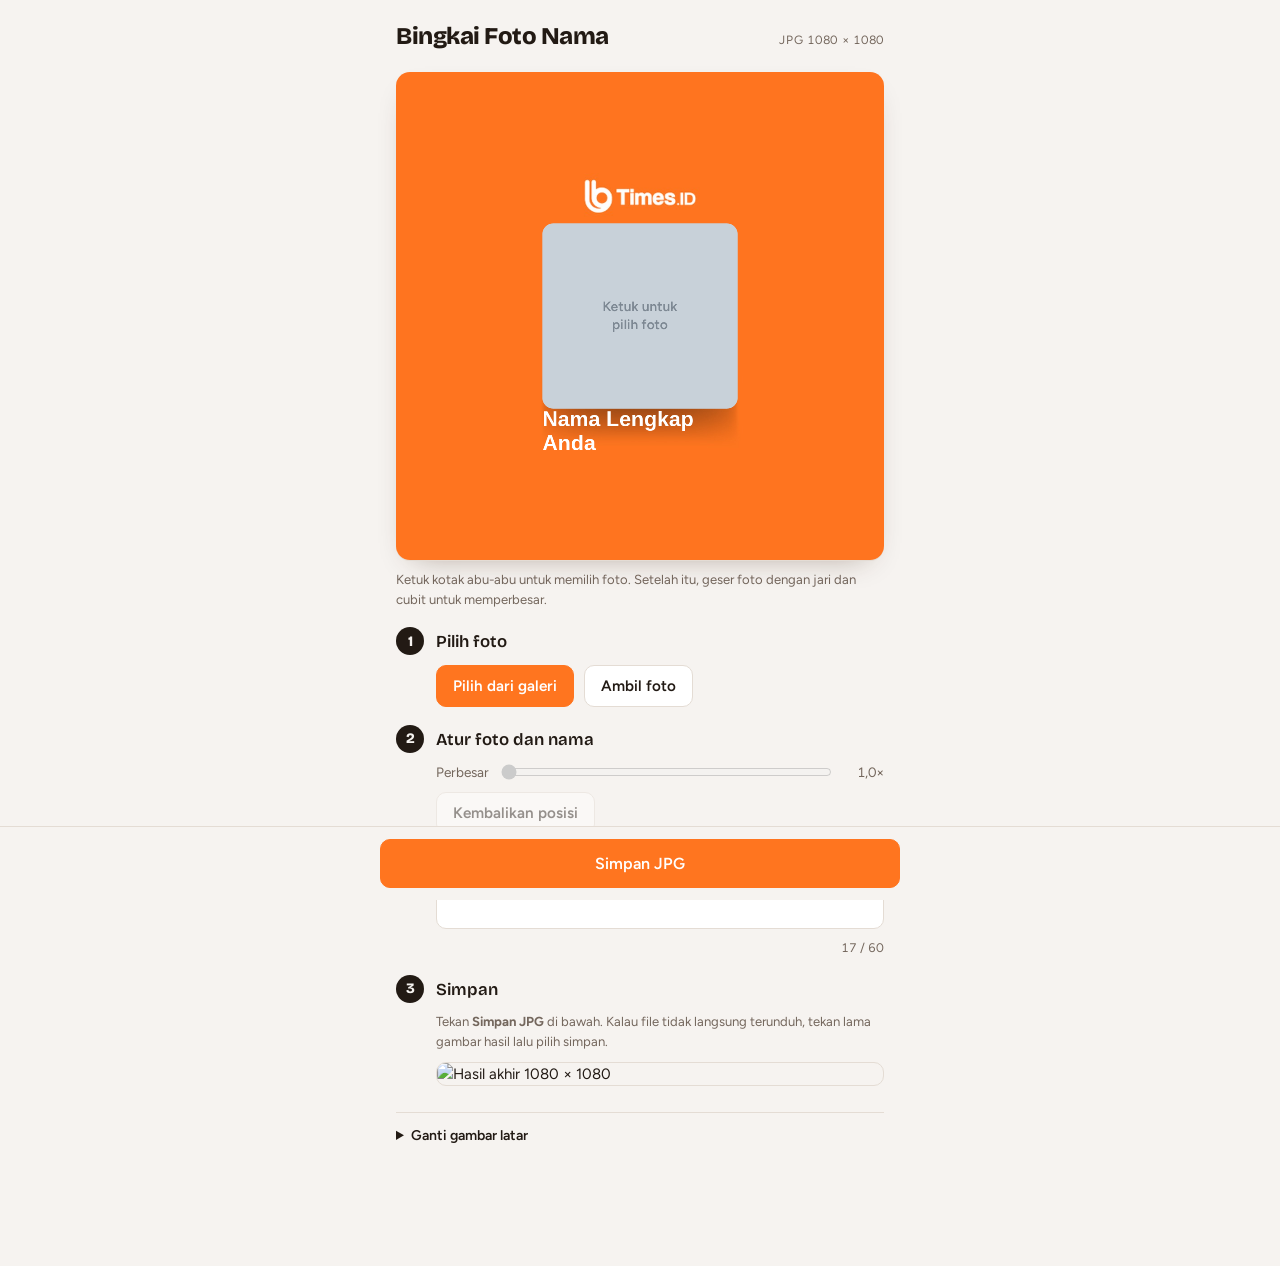
==== editor-foto/index.html @ 43e843db "Tambah prototype editor foto: pilih foto, atur nama, ekspor JPG 1080x1080 Co-Authored-By: Claude Opu" ====
<!doctype html>
<html lang="id">
<head>
<meta charset="utf-8">
<meta name="viewport" content="width=device-width, initial-scale=1, viewport-fit=cover">
<title>Bingkai Foto Nama</title>
<meta name="claude:viewport-fit-sides" content="cover">
<link rel="preconnect" href="https://fonts.googleapis.com">
<link rel="preconnect" href="https://fonts.gstatic.com" crossorigin>
<link rel="stylesheet" href="https://fonts.googleapis.com/css2?family=Arimo:wght@700&family=Bricolage+Grotesque:opsz,wght@12..96,600;12..96,800&family=Figtree:wght@400;500;600&display=swap">
<style>
/* Layout: satu kolom ala aplikasi HP. Pratinjau persegi di atas, langkah 1-2-3 di bawahnya, tombol simpan menempel di dasar layar. */
:root {
  --bg: #f6f3f0;
  --surface: #ffffff;
  --ink: #221a14;
  --muted: #74675d;
  --line: #e4dcd4;
  --accent: #ff751f;
  --accent-ink: #ffffff;
  --accent-deep: #c4520c;
  --font-display: "Bricolage Grotesque", "Trebuchet MS", system-ui, sans-serif;
  --font-body: "Figtree", system-ui, -apple-system, "Segoe UI", sans-serif;
  color-scheme: light;
}
@media (prefers-color-scheme: dark) {
  :root:not([data-theme="light"]) {
    --bg: #17120e; --surface: #221b16; --ink: #f3ebe4; --muted: #a8998c;
    --line: #3a2f27; --accent: #ff8a3d; --accent-ink: #1b120b; --accent-deep: #ffb07a;
    color-scheme: dark;
  }
}
:root[data-theme="dark"] {
  --bg: #17120e; --surface: #221b16; --ink: #f3ebe4; --muted: #a8998c;
  --line: #3a2f27; --accent: #ff8a3d; --accent-ink: #1b120b; --accent-deep: #ffb07a;
  color-scheme: dark;
}
* { box-sizing: border-box; }
html, body { margin: 0; }
body {
  background: var(--bg);
  color: var(--ink);
  font: 15px/1.5 var(--font-body);
  -webkit-tap-highlight-color: transparent;
}
.wrap {
  max-width: 520px;
  margin: 0 auto;
  padding-left: max(16px, env(safe-area-inset-left, 0px));
  padding-right: max(16px, env(safe-area-inset-right, 0px));
  padding-block: 18px 120px;
  display: grid;
  gap: 18px;
}
header { display: flex; align-items: baseline; justify-content: space-between; gap: 12px; }
h1 {
  font-family: var(--font-display);
  font-weight: 800;
  font-size: 1.5rem;
  letter-spacing: -0.02em;
  margin: 0;
  text-wrap: balance;
}
.size {
  font-size: 0.75rem;
  letter-spacing: 0.06em;
  text-transform: uppercase;
  color: var(--muted);
  font-variant-numeric: tabular-nums;
  white-space: nowrap;
}
.stage {
  position: relative;
  width: 100%;
  max-width: 100%;
  aspect-ratio: 1 / 1;
  border-radius: 14px;
  overflow: hidden;
  box-shadow: 0 1px 0 var(--line), 0 12px 30px -18px rgba(60, 30, 10, 0.45);
  touch-action: none;
  user-select: none;
}
.stage canvas { display: block; width: 100%; height: 100%; }
.hint {
  font-size: 0.82rem;
  color: var(--muted);
  margin: -8px 0 0;
}
.step {
  display: grid;
  grid-template-columns: 28px 1fr;
  gap: 4px 12px;
  align-items: start;
}
.num {
  width: 28px; height: 28px;
  border-radius: 50%;
  display: grid; place-items: center;
  font-family: var(--font-display);
  font-weight: 800;
  font-size: 0.9rem;
  background: var(--ink);
  color: var(--bg);
}
.step h2 {
  font-family: var(--font-display);
  font-weight: 600;
  font-size: 1.05rem;
  margin: 2px 0 6px;
}
.body { grid-column: 2; display: grid; gap: 10px; min-width: 0; }
.row { display: flex; gap: 10px; flex-wrap: wrap; align-items: center; }
button, .btn {
  font: 600 0.95rem var(--font-body);
  border-radius: 10px;
  padding: 11px 16px;
  border: 1px solid var(--line);
  background: var(--surface);
  color: var(--ink);
  cursor: pointer;
}
button:focus-visible, input:focus-visible, textarea:focus-visible, summary:focus-visible {
  outline: 2px solid var(--accent);
  outline-offset: 2px;
}
button:disabled { opacity: 0.45; cursor: not-allowed; }
.primary {
  background: var(--accent);
  border-color: var(--accent);
  color: var(--accent-ink);
}
label.field { display: grid; gap: 4px; font-size: 0.85rem; color: var(--muted); }
textarea {
  font: 500 1rem var(--font-body);
  color: var(--ink);
  background: var(--surface);
  border: 1px solid var(--line);
  border-radius: 10px;
  padding: 10px 12px;
  resize: none;
  width: 100%;
}
input[type="range"] { width: 100%; accent-color: var(--accent); }
.zoom { display: grid; grid-template-columns: auto 1fr auto; gap: 10px; align-items: center; font-size: 0.85rem; color: var(--muted); }
.zoom output { font-variant-numeric: tabular-nums; min-width: 3.2em; text-align: right; }
.counter { font-size: 0.78rem; color: var(--muted); text-align: right; font-variant-numeric: tabular-nums; }
details {
  border-top: 1px solid var(--line);
  padding-top: 12px;
  font-size: 0.88rem;
  color: var(--muted);
}
summary { cursor: pointer; font-weight: 600; color: var(--ink); }
details p { margin: 8px 0; }
.dock {
  position: fixed;
  left: 0; right: 0; bottom: 0;
  background: var(--bg);
  border-top: 1px solid var(--line);
  padding-top: 12px;
  padding-bottom: calc(12px + env(safe-area-inset-bottom, 0px));
  padding-left: max(16px, env(safe-area-inset-left, 0px));
  padding-right: max(16px, env(safe-area-inset-right, 0px));
}
.dock-inner { max-width: 520px; margin: 0 auto; display: flex; gap: 10px; }
.dock .primary { flex: 1; padding: 14px 16px; font-size: 1rem; }
.result { display: grid; gap: 8px; }
.result img { width: 100%; border-radius: 10px; border: 1px solid var(--line); }
.result p { margin: 0; font-size: 0.85rem; color: var(--muted); }
.toast {
  position: fixed;
  left: 50%;
  bottom: calc(86px + env(safe-area-inset-bottom, 0px));
  transform: translateX(-50%);
  background: var(--ink);
  color: var(--bg);
  padding: 9px 14px;
  border-radius: 999px;
  font-size: 0.85rem;
  opacity: 0;
  pointer-events: none;
  transition: opacity 0.2s;
  max-width: calc(100% - 32px);
}
.toast.show { opacity: 1; }
@media (prefers-reduced-motion: reduce) { .toast { transition: none; } }
</style>
</head>
<body>
<main class="wrap">
  <header>
    <h1>Bingkai Foto Nama</h1>
    <span class="size">JPG 1080 × 1080</span>
  </header>

  <div class="stage" id="stage">
    <canvas id="canvas" width="1080" height="1080" aria-label="Pratinjau hasil"></canvas>
  </div>
  <p class="hint" id="hint">Ketuk kotak abu-abu untuk memilih foto. Setelah itu, geser foto dengan jari dan cubit untuk memperbesar.</p>

  <section class="step">
    <span class="num">1</span>
    <h2>Pilih foto</h2>
    <div class="body">
      <div class="row">
        <button class="primary" id="pickBtn" type="button">Pilih dari galeri</button>
        <button id="camBtn" type="button">Ambil foto</button>
      </div>
      <input id="fileInput" type="file" accept="image/*" hidden>
      <input id="camInput" type="file" accept="image/*" capture="environment" hidden>
    </div>
  </section>

  <section class="step">
    <span class="num">2</span>
    <h2>Atur foto dan nama</h2>
    <div class="body">
      <div class="zoom">
        <span>Perbesar</span>
        <input id="zoom" type="range" min="1" max="4" step="0.01" value="1" disabled>
        <output id="zoomOut">1,0×</output>
      </div>
      <div class="row">
        <button id="resetBtn" type="button" disabled>Kembalikan posisi</button>
      </div>
      <label class="field" for="nameInput">Nama (maksimal 2 baris)
        <textarea id="nameInput" rows="2" maxlength="60" placeholder="Tulis nama di sini">Nama Lengkap Anda</textarea>
      </label>
      <div class="counter" id="counter">17 / 60</div>
    </div>
  </section>

  <section class="step">
    <span class="num">3</span>
    <h2>Simpan</h2>
    <div class="body">
      <p class="hint" style="margin:0">Tekan <strong>Simpan JPG</strong> di bawah. Kalau file tidak langsung terunduh, tekan lama gambar hasil lalu pilih simpan.</p>
      <div class="result" id="result" hidden>
        <img id="resultImg" alt="Hasil akhir 1080 × 1080">
        <p id="resultInfo"></p>
      </div>
    </div>
  </section>

  <details>
    <summary>Ganti gambar latar</summary>
    <p>Unggah PNG 1080 × 1080 dari Canva (tanpa kotak foto dan teks nama). Gambar ini hanya tersimpan di browser HP Anda.</p>
    <div class="row">
      <button id="tplBtn" type="button">Unggah latar baru</button>
      <button id="tplReset" type="button">Pakai latar bawaan</button>
    </div>
    <input id="tplInput" type="file" accept="image/png,image/jpeg" hidden>
  </details>
</main>

<div class="dock">
  <div class="dock-inner">
    <button class="primary" id="saveBtn" type="button">Simpan JPG</button>
    <button id="shareBtn" type="button" hidden>Bagikan</button>
  </div>
</div>
<div class="toast" id="toast" role="status" aria-live="polite"></div>

<script>
(function () {
  "use strict";

  // Posisi elemen diambil dari template Canva (satuan piksel pada kanvas 1080 x 1080).
  var SIZE = 1080;
  var BOX = { x: 323.83, y: 335.01, w: 432.33, h: 409.98, r: 24 };
  var TEXT = { x: 323.83, y: 744.99, w: 432.33, size: 46.67, lineHeight: 1.13, maxLines: 2, minSize: 30, color: "#ffffff", font: "Arimo" };
  var PLACEHOLDER = "#c8d1d9";
  var JPG_QUALITY = 0.92;
  var DEFAULT_TEMPLATE = "[data-uri]";
  var STORE_KEY = "bingkai-foto-latar";

  var canvas = document.getElementById("canvas");
  var ctx = canvas.getContext("2d");
  var stage = document.getElementById("stage");
  var nameInput = document.getElementById("nameInput");
  var zoomInput = document.getElementById("zoom");
  var zoomOut = document.getElementById("zoomOut");
  var resetBtn = document.getElementById("resetBtn");
  var counter = document.getElementById("counter");
  var toastEl = document.getElementById("toast");

  var template = new Image();
  var photo = null;
  var view = { zoom: 1, ox: 0, oy: 0 };

  function toast(msg) {
    toastEl.textContent = msg;
    toastEl.classList.add("show");
    clearTimeout(toast.t);
    toast.t = setTimeout(function () { toastEl.classList.remove("show"); }, 2400);
  }

  function roundRect(c, x, y, w, h, r) {
    c.beginPath();
    c.moveTo(x + r, y);
    c.arcTo(x + w, y, x + w, y + h, r);
    c.arcTo(x + w, y + h, x, y + h, r);
    c.arcTo(x, y + h, x, y, r);
    c.arcTo(x, y, x + w, y, r);
    c.closePath();
  }

  // Ukuran foto agar selalu menutupi kotak (mode "cover"), dikali zoom.
  function photoSize() {
    var s = Math.max(BOX.w / photo.naturalWidth, BOX.h / photo.naturalHeight) * view.zoom;
    return { w: photo.naturalWidth * s, h: photo.naturalHeight * s };
  }

  function clampOffset() {
    if (!photo) return;
    var d = photoSize();
    var mx = (d.w - BOX.w) / 2, my = (d.h - BOX.h) / 2;
    view.ox = Math.max(-mx, Math.min(mx, view.ox));
    view.oy = Math.max(-my, Math.min(my, view.oy));
  }

  // Pecah nama menjadi baris sesuai lebar kotak. Kata yang terlalu panjang dipotong per huruf.
  function wrap(text, size) {
    ctx.font = "700 " + size + "px " + TEXT.font + ", Arial, sans-serif";
    var words = text.replace(/\s+/g, " ").trim().split(" ");
    var lines = [], line = "";
    words.forEach(function (word) {
      if (!word) return;
      var test = line ? line + " " + word : word;
      if (ctx.measureText(test).width <= TEXT.w) { line = test; return; }
      if (line) lines.push(line);
      line = "";
      while (ctx.measureText(word).width > TEXT.w) {
        var i = word.length;
        while (i > 1 && ctx.measureText(word.slice(0, i)).width > TEXT.w) i--;
        lines.push(word.slice(0, i));
        word = word.slice(i);
      }
      line = word;
    });
    if (line) lines.push(line);
    return lines;
  }

  function drawName() {
    var text = nameInput.value;
    if (!text.trim()) return;
    var size = TEXT.size, lines = wrap(text, size);
    while (lines.length > TEXT.maxLines && size > TEXT.minSize) {
      size -= 1;
      lines = wrap(text, size);
    }
    lines = lines.slice(0, TEXT.maxLines);
    var lh = size * TEXT.lineHeight;
    ctx.fillStyle = TEXT.color;
    ctx.textBaseline = "top";
    ctx.textAlign = "left";
    lines.forEach(function (l, i) {
      ctx.fillText(l, TEXT.x, TEXT.y + i * lh + (lh - size) / 2);
    });
  }

  function render() {
    ctx.clearRect(0, 0, SIZE, SIZE);
    if (template.complete && template.naturalWidth) ctx.drawImage(template, 0, 0, SIZE, SIZE);

    ctx.save();
    roundRect(ctx, BOX.x, BOX.y, BOX.w, BOX.h, BOX.r);
    ctx.clip();
    if (photo) {
      var d = photoSize();
      ctx.imageSmoothingQuality = "high";
      ctx.drawImage(photo, BOX.x + BOX.w / 2 - d.w / 2 + view.ox, BOX.y + BOX.h / 2 - d.h / 2 + view.oy, d.w, d.h);
    } else {
      ctx.fillStyle = PLACEHOLDER;
      ctx.fillRect(BOX.x, BOX.y, BOX.w, BOX.h);
      ctx.fillStyle = "#7d8893";
      ctx.textAlign = "center";
      ctx.textBaseline = "middle";
      ctx.font = "600 30px Figtree, Arial, sans-serif";
      ctx.fillText("Ketuk untuk", BOX.x + BOX.w / 2, BOX.y + BOX.h / 2 - 20);
      ctx.fillText("pilih foto", BOX.x + BOX.w / 2, BOX.y + BOX.h / 2 + 20);
    }
    ctx.restore();

    drawName();
  }

  function setZoom(z) {
    view.zoom = Math.max(1, Math.min(4, z));
    zoomInput.value = view.zoom;
    zoomOut.textContent = view.zoom.toFixed(1).replace(".", ",") + "×";
    clampOffset();
    render();
  }

  function loadPhoto(file) {
    if (!file) return;
    if (!/^image\//.test(file.type)) { toast("File itu bukan gambar. Pilih file JPG atau PNG."); return; }
    var url = URL.createObjectURL(file);
    var img = new Image();
    img.onload = function () {
      photo = img;
      view = { zoom: 1, ox: 0, oy: 0 };
      zoomInput.disabled = false;
      resetBtn.disabled = false;
      setZoom(1);
      document.getElementById("hint").textContent = "Geser foto dengan jari. Cubit atau pakai slider untuk memperbesar.";
    };
    img.onerror = function () { toast("Foto gagal dibuka. Coba foto lain."); };
    img.src = url;
  }

  function loadTemplate(src) {
    template = new Image();
    template.onload = render;
    template.src = src;
  }

  // ---- Interaksi sentuh: geser dan cubit ----
  var pointers = new Map();
  var gesture = null;

  function toCanvas(e) {
    var r = canvas.getBoundingClientRect();
    return { x: (e.clientX - r.left) * SIZE / r.width, y: (e.clientY - r.top) * SIZE / r.height };
  }
  function inBox(p) {
    return p.x >= BOX.x && p.x <= BOX.x + BOX.w && p.y >= BOX.y && p.y <= BOX.y + BOX.h;
  }
  function pinchInfo() {
    var pts = Array.from(pointers.values());
    var dx = pts[0].x - pts[1].x, dy = pts[0].y - pts[1].y;
    return { dist: Math.hypot(dx, dy) };
  }

  stage.addEventListener("pointerdown", function (e) {
    var p = toCanvas(e);
    if (!photo) {
      if (inBox(p)) document.getElementById("fileInput").click();
      return;
    }
    stage.setPointerCapture(e.pointerId);
    pointers.set(e.pointerId, p);
    if (pointers.size === 1) gesture = { type: "pan", last: p };
    if (pointers.size === 2) gesture = { type: "pinch", start: pinchInfo().dist, zoom: view.zoom };
  });
  stage.addEventListener("pointermove", function (e) {
    if (!pointers.has(e.pointerId) || !gesture) return;
    var p = toCanvas(e);
    pointers.set(e.pointerId, p);
    if (gesture.type === "pan" && pointers.size === 1) {
      view.ox += p.x - gesture.last.x;
      view.oy += p.y - gesture.last.y;
      gesture.last = p;
      clampOffset();
      render();
    } else if (gesture.type === "pinch" && pointers.size === 2) {
      setZoom(gesture.zoom * pinchInfo().dist / gesture.start);
    }
  });
  function endPointer(e) {
    pointers.delete(e.pointerId);
    if (pointers.size === 1) gesture = { type: "pan", last: Array.from(pointers.values())[0] };
    else if (pointers.size === 0) gesture = null;
  }
  stage.addEventListener("pointerup", endPointer);
  stage.addEventListener("pointercancel", endPointer);
  stage.addEventListener("wheel", function (e) {
    if (!photo) return;
    e.preventDefault();
    setZoom(view.zoom * (e.deltaY < 0 ? 1.06 : 1 / 1.06));
  }, { passive: false });

  // ---- Kontrol ----
  document.getElementById("pickBtn").addEventListener("click", function () { document.getElementById("fileInput").click(); });
  document.getElementById("camBtn").addEventListener("click", function () { document.getElementById("camInput").click(); });
  ["fileInput", "camInput"].forEach(function (id) {
    var el = document.getElementById(id);
    el.addEventListener("change", function () { loadPhoto(el.files[0]); el.value = ""; });
  });
  zoomInput.addEventListener("input", function () { setZoom(parseFloat(zoomInput.value)); });
  resetBtn.addEventListener("click", function () { view.ox = 0; view.oy = 0; setZoom(1); });
  nameInput.addEventListener("input", function () {
    counter.textContent = nameInput.value.length + " / 60";
    render();
  });

  // ---- Ganti latar ----
  var tplInput = document.getElementById("tplInput");
  document.getElementById("tplBtn").addEventListener("click", function () { tplInput.click(); });
  tplInput.addEventListener("change", function () {
    var file = tplInput.files[0];
    tplInput.value = "";
    if (!file) return;
    var reader = new FileReader();
    reader.onload = function () {
      var probe = new Image();
      probe.onload = function () {
        if (probe.naturalWidth !== probe.naturalHeight) toast("Latar sebaiknya persegi (1080 × 1080). Hasil bisa terlihat gepeng.");
        else toast("Latar diganti.");
        loadTemplate(reader.result);
        try { localStorage.setItem(STORE_KEY, reader.result); } catch (err) { /* penyimpanan tidak tersedia */ }
      };
      probe.src = reader.result;
    };
    reader.readAsDataURL(file);
  });
  document.getElementById("tplReset").addEventListener("click", function () {
    try { localStorage.removeItem(STORE_KEY); } catch (err) {}
    loadTemplate(DEFAULT_TEMPLATE);
    toast("Kembali ke latar bawaan.");
  });

  // ---- Ekspor ----
  var lastBlob = null;
  function fileName() {
    var slug = nameInput.value.toLowerCase().replace(/[^a-z0-9]+/g, "-").replace(/^-|-$/g, "");
    return "bingkai-" + (slug || "foto") + ".jpg";
  }
  function exportJpg(done) {
    render();
    canvas.toBlob(function (blob) {
      if (!blob) { toast("Gagal membuat JPG. Coba lagi."); return; }
      lastBlob = blob;
      var url = URL.createObjectURL(blob);
      document.getElementById("resultImg").src = url;
      document.getElementById("resultInfo").textContent =
        "1080 × 1080 piksel · " + Math.round(blob.size / 1024) + " KB · " + fileName();
      document.getElementById("result").hidden = false;
      done(blob, url);
    }, "image/jpeg", JPG_QUALITY);
  }

  document.getElementById("saveBtn").addEventListener("click", function () {
    if (!photo) { toast("Pilih foto dulu."); return; }
    exportJpg(function (blob, url) {
      var a = document.createElement("a");
      a.href = url;
      a.download = fileName();
      document.body.appendChild(a);
      a.click();
      a.remove();
      toast("JPG disimpan.");
    });
  });

  var shareBtn = document.getElementById("shareBtn");
  try {
    var probeFile = new File([""], "x.jpg", { type: "image/jpeg" });
    if (navigator.canShare && navigator.canShare({ files: [probeFile] })) shareBtn.hidden = false;
  } catch (err) {}
  shareBtn.addEventListener("click", function () {
    if (!photo) { toast("Pilih foto dulu."); return; }
    exportJpg(function (blob) {
      var file = new File([blob], fileName(), { type: "image/jpeg" });
      navigator.share({ files: [file] }).catch(function () {});
    });
  });

  // ---- Mulai ----
  var saved = null;
  try { saved = localStorage.getItem(STORE_KEY); } catch (err) {}
  loadTemplate(saved || DEFAULT_TEMPLATE);
  var fontsReady = document.fonts && document.fonts.load
    ? Promise.all([document.fonts.load("700 46px Arimo"), document.fonts.load("600 30px Figtree")])
    : Promise.resolve();
  fontsReady.then(render, render);
  render();
})();
</script>
</body>
</html>
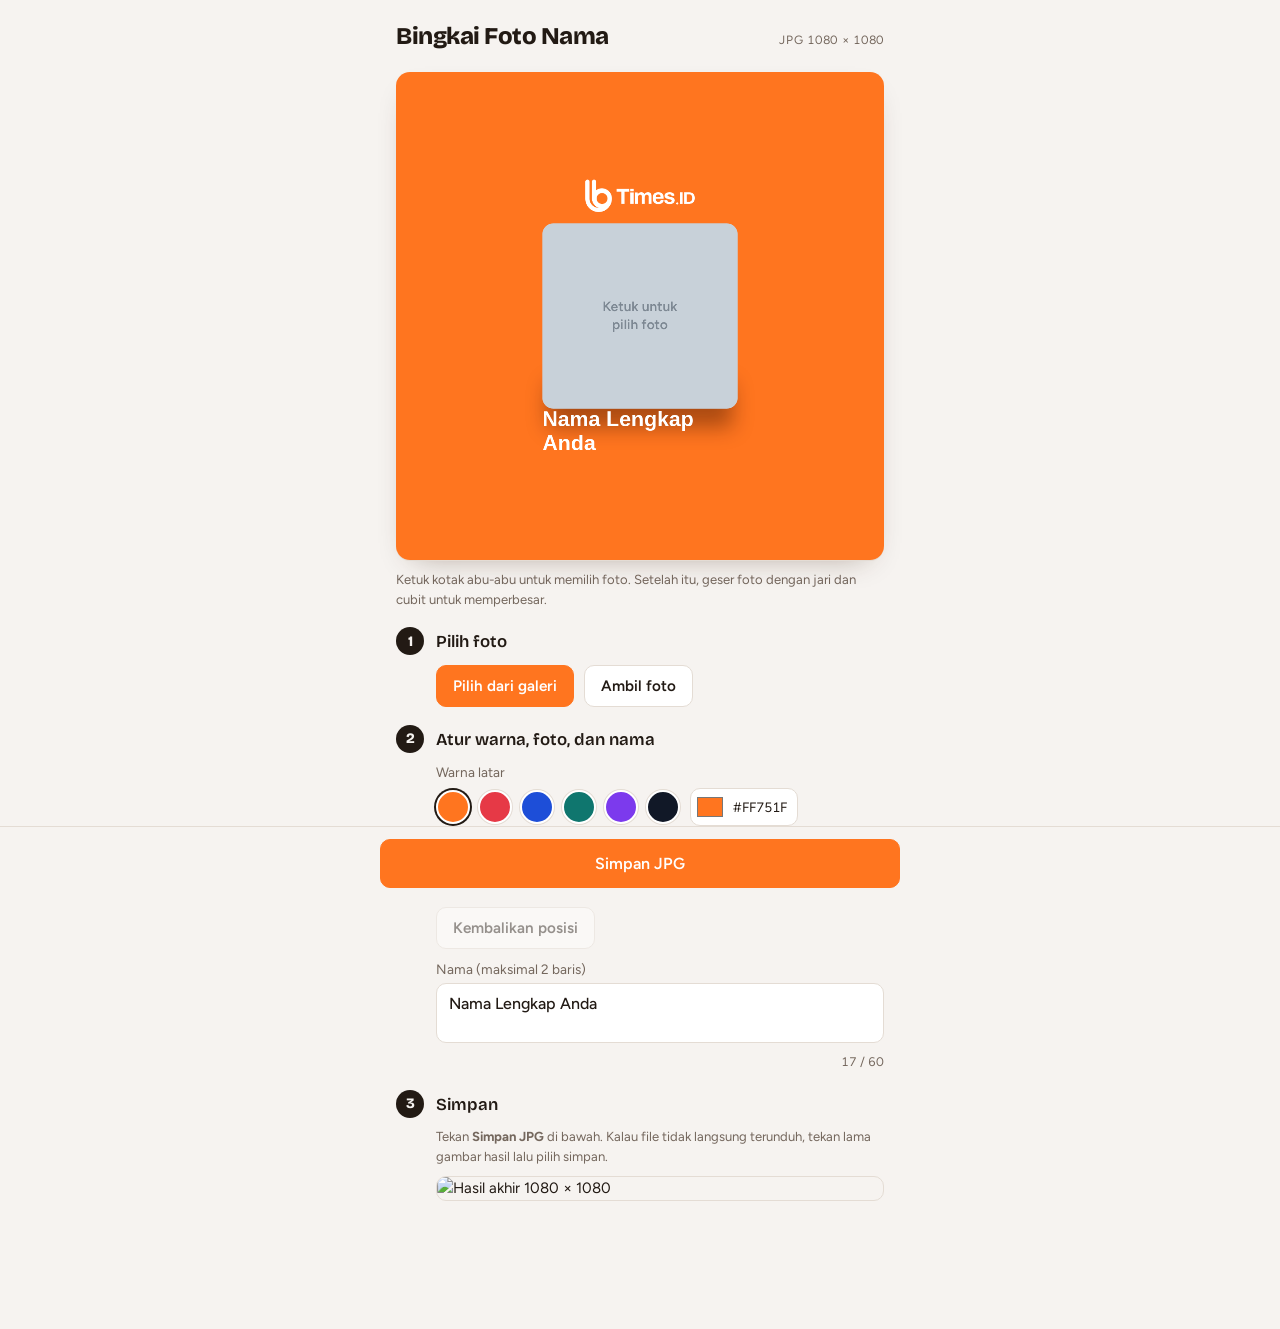
==== commit 07d6cbbc: "Editor foto: latar warna solid dengan pemilih warna dan logo PNG resolusi tinggi Co-Authored-By: Cla" ====
--- a/editor-foto/index.html
+++ b/editor-foto/index.html
@@ -129,6 +129,29 @@
   border-color: var(--accent);
   color: var(--accent-ink);
 }
+.colors { display: flex; flex-wrap: wrap; gap: 10px; align-items: center; }
+.swatches { display: flex; flex-wrap: wrap; gap: 8px; }
+.swatch {
+  width: 34px; height: 34px; padding: 0;
+  border-radius: 50%;
+  border: 2px solid var(--surface);
+  box-shadow: 0 0 0 1px var(--line);
+}
+.swatch[aria-pressed="true"] { box-shadow: 0 0 0 2px var(--ink); }
+.picker {
+  display: inline-flex; align-items: center; gap: 8px;
+  padding: 4px 10px 4px 4px;
+  border: 1px solid var(--line);
+  border-radius: 10px;
+  background: var(--surface);
+  color: var(--ink);
+  font-variant-numeric: tabular-nums;
+  font-size: 0.85rem;
+  cursor: pointer;
+}
+.picker input { width: 30px; height: 28px; padding: 0; border: 0; background: none; cursor: pointer; }
+button.link { border: 0; background: none; padding: 6px 4px; color: var(--muted); text-decoration: underline; font-weight: 500; }
+.field { display: grid; gap: 6px; font-size: 0.85rem; color: var(--muted); }
 label.field { display: grid; gap: 4px; font-size: 0.85rem; color: var(--muted); }
 textarea {
   font: 500 1rem var(--font-body);
@@ -213,8 +236,18 @@
 
   <section class="step">
     <span class="num">2</span>
-    <h2>Atur foto dan nama</h2>
+    <h2>Atur warna, foto, dan nama</h2>
     <div class="body">
+      <div class="field">Warna latar
+        <div class="colors">
+          <div class="swatches" id="swatches"></div>
+          <label class="picker" for="bgInput">
+            <input id="bgInput" type="color" value="#ff751f">
+            <span id="bgCode">#FF751F</span>
+          </label>
+          <button id="bgReset" type="button" class="link">Warna awal</button>
+        </div>
+      </div>
       <div class="zoom">
         <span>Perbesar</span>
         <input id="zoom" type="range" min="1" max="4" step="0.01" value="1" disabled>
@@ -242,15 +275,6 @@
     </div>
   </section>
 
-  <details>
-    <summary>Ganti gambar latar</summary>
-    <p>Unggah PNG 1080 × 1080 dari Canva (tanpa kotak foto dan teks nama). Gambar ini hanya tersimpan di browser HP Anda.</p>
-    <div class="row">
-      <button id="tplBtn" type="button">Unggah latar baru</button>
-      <button id="tplReset" type="button">Pakai latar bawaan</button>
-    </div>
-    <input id="tplInput" type="file" accept="image/png,image/jpeg" hidden>
-  </details>
 </main>
 
 <div class="dock">
@@ -271,8 +295,14 @@
   var TEXT = { x: 323.83, y: 744.99, w: 432.33, size: 46.67, lineHeight: 1.13, maxLines: 2, minSize: 30, color: "#ffffff", font: "Arimo" };
   var PLACEHOLDER = "#c8d1d9";
   var JPG_QUALITY = 0.92;
-  var DEFAULT_TEMPLATE = "[data-uri]";
-  var STORE_KEY = "bingkai-foto-latar";
+  var DEFAULT_BG = "#ff751f";
+  // Logo: lebar 242 px, tengah horizontal, sesuai posisi di template Canva.
+  var LOGO = { w: 242, cx: 540, cy: 274 };
+  // Bayangan lembut di bawah kotak foto (meniru efek bayangan di Canva).
+  var SHADOW = { x: 336, y: 690, w: 408, h: 96, blur: 46, color: "rgba(60, 20, 0, 0.42)" };
+  var SWATCHES = ["#ff751f", "#e63946", "#1d4ed8", "#0f766e", "#7c3aed", "#111827"];
+  var LOGO_SRC = "[data-uri]";
+  var STORE_KEY = "bingkai-foto-warna";
 
   var canvas = document.getElementById("canvas");
   var ctx = canvas.getContext("2d");
@@ -284,7 +314,8 @@
   var counter = document.getElementById("counter");
   var toastEl = document.getElementById("toast");
 
-  var template = new Image();
+  var logo = new Image();
+  var bgColor = DEFAULT_BG;
   var photo = null;
   var view = { zoom: 1, ox: 0, oy: 0 };
 
@@ -361,8 +392,27 @@
   }
 
   function render() {
-    ctx.clearRect(0, 0, SIZE, SIZE);
-    if (template.complete && template.naturalWidth) ctx.drawImage(template, 0, 0, SIZE, SIZE);
+    // 1. Latar warna solid
+    ctx.fillStyle = bgColor;
+    ctx.fillRect(0, 0, SIZE, SIZE);
+
+    // 2. Logo
+    if (logo.complete && logo.naturalWidth) {
+      var lh = LOGO.w * logo.naturalHeight / logo.naturalWidth;
+      ctx.drawImage(logo, LOGO.cx - LOGO.w / 2, LOGO.cy - lh / 2, LOGO.w, lh);
+    }
+
+    // 3. Bayangan: kotak digambar jauh di luar kanvas, hanya bayangannya yang jatuh ke posisi.
+    ctx.save();
+    ctx.shadowColor = SHADOW.color;
+    ctx.shadowBlur = SHADOW.blur;
+    ctx.shadowOffsetX = 0;
+    ctx.shadowOffsetY = SIZE * 2;
+    ctx.fillStyle = "#000";
+    ctx.fillRect(SHADOW.x, SHADOW.y - SIZE * 2, SHADOW.w, SHADOW.h);
+    ctx.restore();
+
+    // 4. Foto di dalam kotak bersudut tumpul
 
     ctx.save();
     roundRect(ctx, BOX.x, BOX.y, BOX.w, BOX.h, BOX.r);
@@ -411,10 +461,15 @@
     img.src = url;
   }
 
-  function loadTemplate(src) {
-    template = new Image();
-    template.onload = render;
-    template.src = src;
+  function setBg(color, remember) {
+    bgColor = color;
+    document.getElementById("bgInput").value = color;
+    document.getElementById("bgCode").textContent = color.toUpperCase();
+    Array.prototype.forEach.call(document.querySelectorAll(".swatch"), function (s) {
+      s.setAttribute("aria-pressed", s.dataset.color === color ? "true" : "false");
+    });
+    if (remember) { try { localStorage.setItem(STORE_KEY, color); } catch (err) {} }
+    render();
   }
 
   // ---- Interaksi sentuh: geser dan cubit ----
@@ -486,31 +541,20 @@
     render();
   });
 
-  // ---- Ganti latar ----
-  var tplInput = document.getElementById("tplInput");
-  document.getElementById("tplBtn").addEventListener("click", function () { tplInput.click(); });
-  tplInput.addEventListener("change", function () {
-    var file = tplInput.files[0];
-    tplInput.value = "";
-    if (!file) return;
-    var reader = new FileReader();
-    reader.onload = function () {
-      var probe = new Image();
-      probe.onload = function () {
-        if (probe.naturalWidth !== probe.naturalHeight) toast("Latar sebaiknya persegi (1080 × 1080). Hasil bisa terlihat gepeng.");
-        else toast("Latar diganti.");
-        loadTemplate(reader.result);
-        try { localStorage.setItem(STORE_KEY, reader.result); } catch (err) { /* penyimpanan tidak tersedia */ }
-      };
-      probe.src = reader.result;
-    };
-    reader.readAsDataURL(file);
+  // ---- Warna latar ----
+  var swatchBox = document.getElementById("swatches");
+  SWATCHES.forEach(function (c) {
+    var b = document.createElement("button");
+    b.type = "button";
+    b.className = "swatch";
+    b.dataset.color = c;
+    b.style.background = c;
+    b.setAttribute("aria-label", "Warna " + c);
+    b.addEventListener("click", function () { setBg(c, true); });
+    swatchBox.appendChild(b);
   });
-  document.getElementById("tplReset").addEventListener("click", function () {
-    try { localStorage.removeItem(STORE_KEY); } catch (err) {}
-    loadTemplate(DEFAULT_TEMPLATE);
-    toast("Kembali ke latar bawaan.");
-  });
+  document.getElementById("bgInput").addEventListener("input", function (e) { setBg(e.target.value, true); });
+  document.getElementById("bgReset").addEventListener("click", function () { setBg(DEFAULT_BG, true); });
 
   // ---- Ekspor ----
   var lastBlob = null;
@@ -561,7 +605,9 @@
   // ---- Mulai ----
   var saved = null;
   try { saved = localStorage.getItem(STORE_KEY); } catch (err) {}
-  loadTemplate(saved || DEFAULT_TEMPLATE);
+  logo.onload = render;
+  logo.src = LOGO_SRC;
+  setBg(/^#[0-9a-f]{6}$/i.test(saved || "") ? saved : DEFAULT_BG, false);
   var fontsReady = document.fonts && document.fonts.load
     ? Promise.all([document.fonts.load("700 46px Arimo"), document.fonts.load("600 30px Figtree")])
     : Promise.resolve();
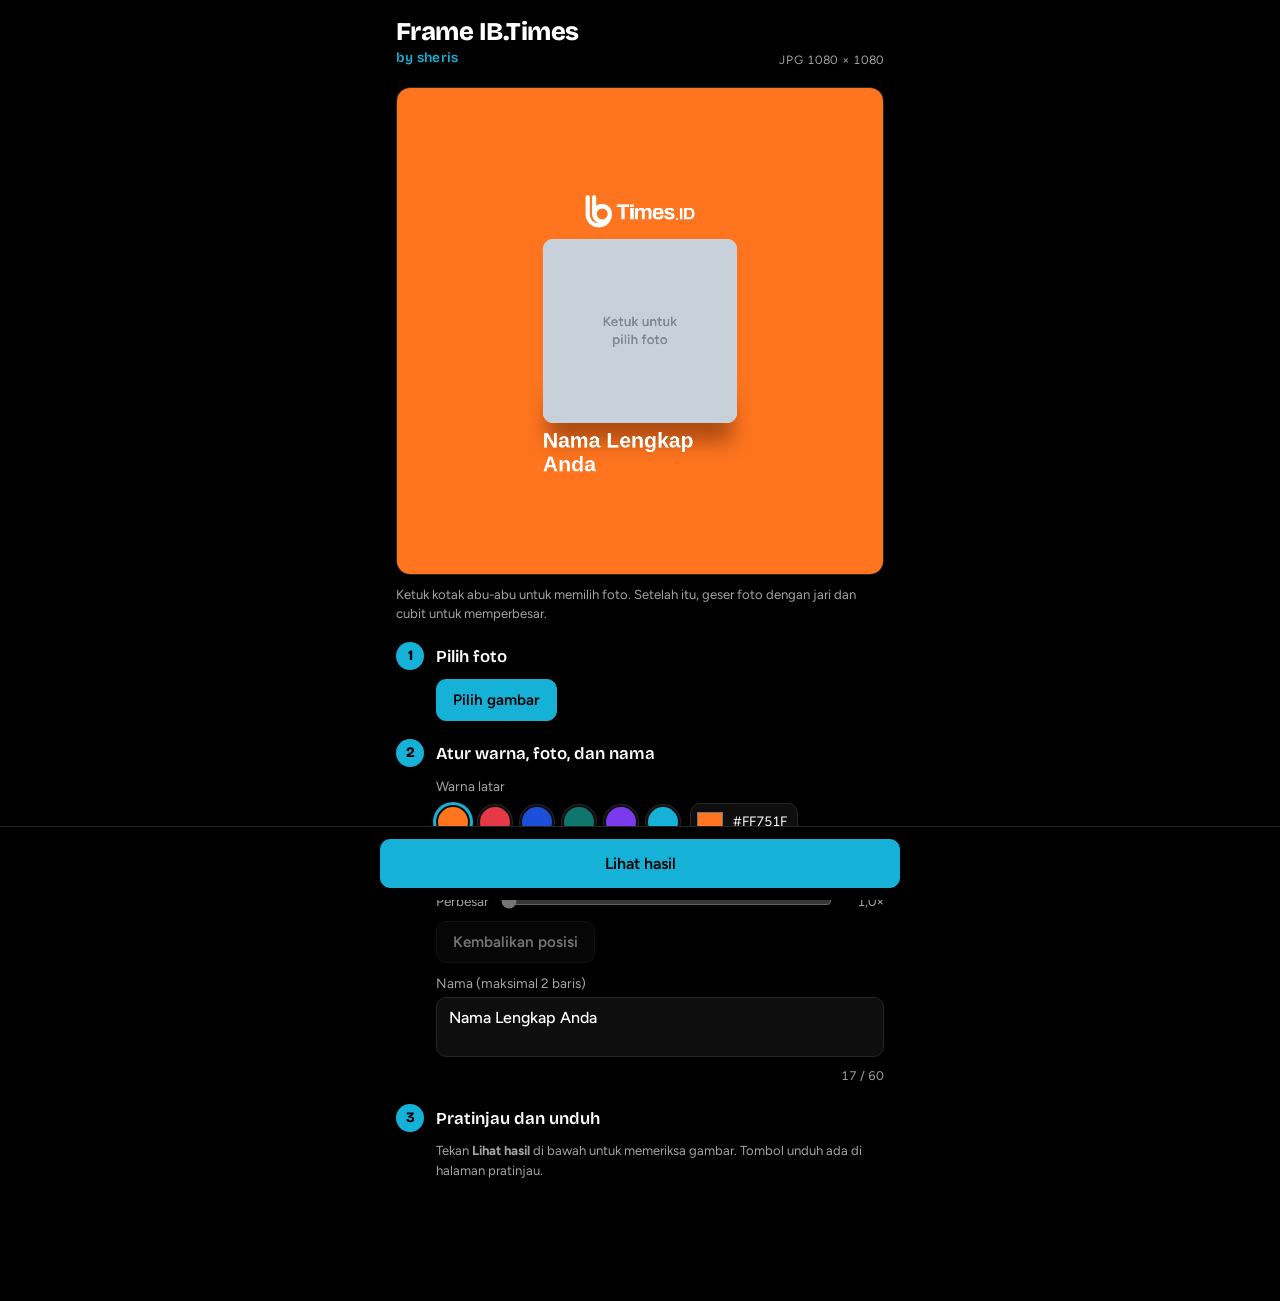
==== commit 598be1c9: "Revisi tampilan: judul Frame IB.Times, tema hitam-biru, jarak nama 15px, pratinjau sebelum unduh, ha" ====
--- a/editor-foto/index.html
+++ b/editor-foto/index.html
@@ -3,36 +3,23 @@
 <head>
 <meta charset="utf-8">
 <meta name="viewport" content="width=device-width, initial-scale=1, viewport-fit=cover">
-<title>Bingkai Foto Nama</title>
+<title>Frame IB.Times</title>
 <meta name="claude:viewport-fit-sides" content="cover">
 <link rel="preconnect" href="https://fonts.googleapis.com">
 <link rel="preconnect" href="https://fonts.gstatic.com" crossorigin>
 <link rel="stylesheet" href="https://fonts.googleapis.com/css2?family=Arimo:wght@700&family=Bricolage+Grotesque:opsz,wght@12..96,600;12..96,800&family=Figtree:wght@400;500;600&display=swap">
 <style>
-/* Layout: satu kolom ala aplikasi HP. Pratinjau persegi di atas, langkah 1-2-3 di bawahnya, tombol simpan menempel di dasar layar. */
+/* Tampilan gelap tunggal (hitam, putih, biru) sesuai permintaan. Layout: satu kolom ala aplikasi HP. Pratinjau persegi di atas, langkah 1-2-3 di bawahnya, tombol simpan menempel di dasar layar. */
 :root {
-  --bg: #f6f3f0;
-  --surface: #ffffff;
-  --ink: #221a14;
-  --muted: #74675d;
-  --line: #e4dcd4;
-  --accent: #ff751f;
-  --accent-ink: #ffffff;
-  --accent-deep: #c4520c;
+  --bg: #000000;
+  --surface: #0e0e0e;
+  --ink: #ffffff;
+  --muted: #a3a3a3;
+  --line: #262626;
+  --accent: #15b1d7;
+  --accent-ink: #000000;
   --font-display: "Bricolage Grotesque", "Trebuchet MS", system-ui, sans-serif;
   --font-body: "Figtree", system-ui, -apple-system, "Segoe UI", sans-serif;
-  color-scheme: light;
-}
-@media (prefers-color-scheme: dark) {
-  :root:not([data-theme="light"]) {
-    --bg: #17120e; --surface: #221b16; --ink: #f3ebe4; --muted: #a8998c;
-    --line: #3a2f27; --accent: #ff8a3d; --accent-ink: #1b120b; --accent-deep: #ffb07a;
-    color-scheme: dark;
-  }
-}
-:root[data-theme="dark"] {
-  --bg: #17120e; --surface: #221b16; --ink: #f3ebe4; --muted: #a8998c;
-  --line: #3a2f27; --accent: #ff8a3d; --accent-ink: #1b120b; --accent-deep: #ffb07a;
   color-scheme: dark;
 }
 * { box-sizing: border-box; }
@@ -52,14 +39,24 @@
   display: grid;
   gap: 18px;
 }
-header { display: flex; align-items: baseline; justify-content: space-between; gap: 12px; }
+header { display: flex; align-items: flex-end; justify-content: space-between; gap: 12px; }
+.brand { display: grid; gap: 2px; min-width: 0; }
 h1 {
   font-family: var(--font-display);
   font-weight: 800;
-  font-size: 1.5rem;
+  font-size: 1.6rem;
+  line-height: 1.1;
   letter-spacing: -0.02em;
   margin: 0;
+  color: var(--ink);
   text-wrap: balance;
+}
+.by {
+  font-family: var(--font-display);
+  font-weight: 600;
+  font-size: 0.85rem;
+  letter-spacing: 0.02em;
+  color: var(--accent);
 }
 .size {
   font-size: 0.75rem;
@@ -76,7 +73,7 @@
   aspect-ratio: 1 / 1;
   border-radius: 14px;
   overflow: hidden;
-  box-shadow: 0 1px 0 var(--line), 0 12px 30px -18px rgba(60, 30, 10, 0.45);
+  border: 1px solid var(--line);
   touch-action: none;
   user-select: none;
 }
@@ -99,8 +96,8 @@
   font-family: var(--font-display);
   font-weight: 800;
   font-size: 0.9rem;
-  background: var(--ink);
-  color: var(--bg);
+  background: var(--accent);
+  color: var(--accent-ink);
 }
 .step h2 {
   font-family: var(--font-display);
@@ -137,7 +134,7 @@
   border: 2px solid var(--surface);
   box-shadow: 0 0 0 1px var(--line);
 }
-.swatch[aria-pressed="true"] { box-shadow: 0 0 0 2px var(--ink); }
+.swatch[aria-pressed="true"] { box-shadow: 0 0 0 3px var(--accent); }
 .picker {
   display: inline-flex; align-items: center; gap: 8px;
   padding: 4px 10px 4px 4px;
@@ -187,10 +184,27 @@
 }
 .dock-inner { max-width: 520px; margin: 0 auto; display: flex; gap: 10px; }
 .dock .primary { flex: 1; padding: 14px 16px; font-size: 1rem; }
-.result { display: grid; gap: 8px; }
-.result img { width: 100%; border-radius: 10px; border: 1px solid var(--line); }
-.result p { margin: 0; font-size: 0.85rem; color: var(--muted); }
+.preview {
+  position: fixed;
+  inset: 0;
+  z-index: 20;
+  background: var(--bg);
+  overflow-y: auto;
+  padding-top: calc(18px + env(safe-area-inset-top, 0px));
+  padding-bottom: calc(18px + env(safe-area-inset-bottom, 0px));
+  padding-left: max(16px, env(safe-area-inset-left, 0px));
+  padding-right: max(16px, env(safe-area-inset-right, 0px));
+}
+.preview-inner { max-width: 520px; margin: 0 auto; display: grid; gap: 14px; }
+.preview h2 { font-family: var(--font-display); font-weight: 800; font-size: 1.3rem; margin: 0; }
+.preview img { width: 100%; max-width: 100%; border-radius: 12px; border: 1px solid var(--line); }
+.preview .info { margin: 0; font-size: 0.85rem; color: var(--muted); font-variant-numeric: tabular-nums; }
+.preview .actions { display: grid; gap: 10px; }
+.preview .actions .primary { padding: 14px 16px; font-size: 1rem; }
+.preview .two { display: flex; gap: 10px; }
+.preview .two > * { flex: 1; }
 .toast {
+  z-index: 30;
   position: fixed;
   left: 50%;
   bottom: calc(86px + env(safe-area-inset-bottom, 0px));
@@ -212,7 +226,10 @@
 <body>
 <main class="wrap">
   <header>
-    <h1>Bingkai Foto Nama</h1>
+    <div class="brand">
+      <h1>Frame IB.Times</h1>
+      <span class="by">by sheris</span>
+    </div>
     <span class="size">JPG 1080 × 1080</span>
   </header>
 
@@ -226,11 +243,9 @@
     <h2>Pilih foto</h2>
     <div class="body">
       <div class="row">
-        <button class="primary" id="pickBtn" type="button">Pilih dari galeri</button>
-        <button id="camBtn" type="button">Ambil foto</button>
+        <button class="primary" id="pickBtn" type="button">Pilih gambar</button>
       </div>
       <input id="fileInput" type="file" accept="image/*" hidden>
-      <input id="camInput" type="file" accept="image/*" capture="environment" hidden>
     </div>
   </section>
 
@@ -265,22 +280,33 @@
 
   <section class="step">
     <span class="num">3</span>
-    <h2>Simpan</h2>
+    <h2>Pratinjau dan unduh</h2>
     <div class="body">
-      <p class="hint" style="margin:0">Tekan <strong>Simpan JPG</strong> di bawah. Kalau file tidak langsung terunduh, tekan lama gambar hasil lalu pilih simpan.</p>
-      <div class="result" id="result" hidden>
-        <img id="resultImg" alt="Hasil akhir 1080 × 1080">
-        <p id="resultInfo"></p>
+      <p class="hint" style="margin:0">Tekan <strong>Lihat hasil</strong> di bawah untuk memeriksa gambar. Tombol unduh ada di halaman pratinjau.</p>
+    </div>
+  </section>
+
+</main>
+
+<div class="dock">
+  <div class="dock-inner">
+    <button class="primary" id="previewBtn" type="button">Lihat hasil</button>
+  </div>
+</div>
+
+<div class="preview" id="preview" role="dialog" aria-modal="true" aria-labelledby="pvTitle" hidden>
+  <div class="preview-inner">
+    <h2 id="pvTitle">Pratinjau hasil</h2>
+    <img id="resultImg" alt="Hasil akhir 1080 × 1080">
+    <p class="info" id="resultInfo"></p>
+    <div class="actions">
+      <button class="primary" id="downloadBtn" type="button">Unduh JPG</button>
+      <div class="two">
+        <button id="shareBtn" type="button" hidden>Bagikan</button>
+        <button id="backBtn" type="button">Kembali ubah</button>
       </div>
     </div>
-  </section>
-
-</main>
-
-<div class="dock">
-  <div class="dock-inner">
-    <button class="primary" id="saveBtn" type="button">Simpan JPG</button>
-    <button id="shareBtn" type="button" hidden>Bagikan</button>
+    <p class="info">Kalau file tidak langsung terunduh, tekan lama gambar di atas lalu pilih simpan.</p>
   </div>
 </div>
 <div class="toast" id="toast" role="status" aria-live="polite"></div>
@@ -292,7 +318,9 @@
   // Posisi elemen diambil dari template Canva (satuan piksel pada kanvas 1080 x 1080).
   var SIZE = 1080;
   var BOX = { x: 323.83, y: 335.01, w: 432.33, h: 409.98, r: 24 };
-  var TEXT = { x: 323.83, y: 744.99, w: 432.33, size: 46.67, lineHeight: 1.13, maxLines: 2, minSize: 30, color: "#ffffff", font: "Arimo" };
+  // Nama diberi jarak 15 px di bawah kotak foto.
+  var NAME_GAP = 15;
+  var TEXT = { x: 323.83, y: 335.01 + 409.98 + NAME_GAP, w: 432.33, size: 46.67, lineHeight: 1.13, maxLines: 2, minSize: 30, color: "#ffffff", font: "Arimo" };
   var PLACEHOLDER = "#c8d1d9";
   var JPG_QUALITY = 0.92;
   var DEFAULT_BG = "#ff751f";
@@ -300,7 +328,7 @@
   var LOGO = { w: 242, cx: 540, cy: 274 };
   // Bayangan lembut di bawah kotak foto (meniru efek bayangan di Canva).
   var SHADOW = { x: 336, y: 690, w: 408, h: 96, blur: 46, color: "rgba(60, 20, 0, 0.42)" };
-  var SWATCHES = ["#ff751f", "#e63946", "#1d4ed8", "#0f766e", "#7c3aed", "#111827"];
+  var SWATCHES = ["#ff751f", "#e63946", "#1d4ed8", "#0f766e", "#7c3aed", "#15b1d7"];
   var LOGO_SRC = "[data-uri]";
   var STORE_KEY = "bingkai-foto-warna";
 
@@ -529,11 +557,8 @@
 
   // ---- Kontrol ----
   document.getElementById("pickBtn").addEventListener("click", function () { document.getElementById("fileInput").click(); });
-  document.getElementById("camBtn").addEventListener("click", function () { document.getElementById("camInput").click(); });
-  ["fileInput", "camInput"].forEach(function (id) {
-    var el = document.getElementById(id);
-    el.addEventListener("change", function () { loadPhoto(el.files[0]); el.value = ""; });
-  });
+  var fileInput = document.getElementById("fileInput");
+  fileInput.addEventListener("change", function () { loadPhoto(fileInput.files[0]); fileInput.value = ""; });
   zoomInput.addEventListener("input", function () { setZoom(parseFloat(zoomInput.value)); });
   resetBtn.addEventListener("click", function () { view.ox = 0; view.oy = 0; setZoom(1); });
   nameInput.addEventListener("input", function () {
@@ -556,50 +581,60 @@
   document.getElementById("bgInput").addEventListener("input", function (e) { setBg(e.target.value, true); });
   document.getElementById("bgReset").addEventListener("click", function () { setBg(DEFAULT_BG, true); });
 
-  // ---- Ekspor ----
-  var lastBlob = null;
+  // ---- Pratinjau lalu unduh ----
+  var lastBlob = null, lastUrl = null;
+  var previewEl = document.getElementById("preview");
+  var shareBtn = document.getElementById("shareBtn");
   function fileName() {
     var slug = nameInput.value.toLowerCase().replace(/[^a-z0-9]+/g, "-").replace(/^-|-$/g, "");
-    return "bingkai-" + (slug || "foto") + ".jpg";
-  }
-  function exportJpg(done) {
+    return "frame-ibtimes-" + (slug || "foto") + ".jpg";
+  }
+  function openPreview() {
+    if (!photo) { toast("Pilih gambar dulu."); return; }
     render();
     canvas.toBlob(function (blob) {
       if (!blob) { toast("Gagal membuat JPG. Coba lagi."); return; }
+      if (lastUrl) URL.revokeObjectURL(lastUrl);
       lastBlob = blob;
-      var url = URL.createObjectURL(blob);
-      document.getElementById("resultImg").src = url;
+      lastUrl = URL.createObjectURL(blob);
+      document.getElementById("resultImg").src = lastUrl;
       document.getElementById("resultInfo").textContent =
         "1080 × 1080 piksel · " + Math.round(blob.size / 1024) + " KB · " + fileName();
-      document.getElementById("result").hidden = false;
-      done(blob, url);
+      previewEl.hidden = false;
+      document.body.style.overflow = "hidden";
+      document.getElementById("downloadBtn").focus();
     }, "image/jpeg", JPG_QUALITY);
   }
-
-  document.getElementById("saveBtn").addEventListener("click", function () {
-    if (!photo) { toast("Pilih foto dulu."); return; }
-    exportJpg(function (blob, url) {
-      var a = document.createElement("a");
-      a.href = url;
-      a.download = fileName();
-      document.body.appendChild(a);
-      a.click();
-      a.remove();
-      toast("JPG disimpan.");
-    });
+  function closePreview() {
+    previewEl.hidden = true;
+    document.body.style.overflow = "";
+    document.getElementById("previewBtn").focus();
+  }
+
+  document.getElementById("previewBtn").addEventListener("click", openPreview);
+  document.getElementById("backBtn").addEventListener("click", closePreview);
+  document.addEventListener("keydown", function (e) {
+    if (e.key === "Escape" && !previewEl.hidden) closePreview();
   });
-
-  var shareBtn = document.getElementById("shareBtn");
+  document.getElementById("downloadBtn").addEventListener("click", function () {
+    if (!lastUrl) return;
+    var a = document.createElement("a");
+    a.href = lastUrl;
+    a.download = fileName();
+    document.body.appendChild(a);
+    a.click();
+    a.remove();
+    toast("JPG diunduh.");
+  });
+
   try {
     var probeFile = new File([""], "x.jpg", { type: "image/jpeg" });
     if (navigator.canShare && navigator.canShare({ files: [probeFile] })) shareBtn.hidden = false;
   } catch (err) {}
   shareBtn.addEventListener("click", function () {
-    if (!photo) { toast("Pilih foto dulu."); return; }
-    exportJpg(function (blob) {
-      var file = new File([blob], fileName(), { type: "image/jpeg" });
-      navigator.share({ files: [file] }).catch(function () {});
-    });
+    if (!lastBlob) return;
+    var file = new File([lastBlob], fileName(), { type: "image/jpeg" });
+    navigator.share({ files: [file] }).catch(function () {});
   });
 
   // ---- Mulai ----
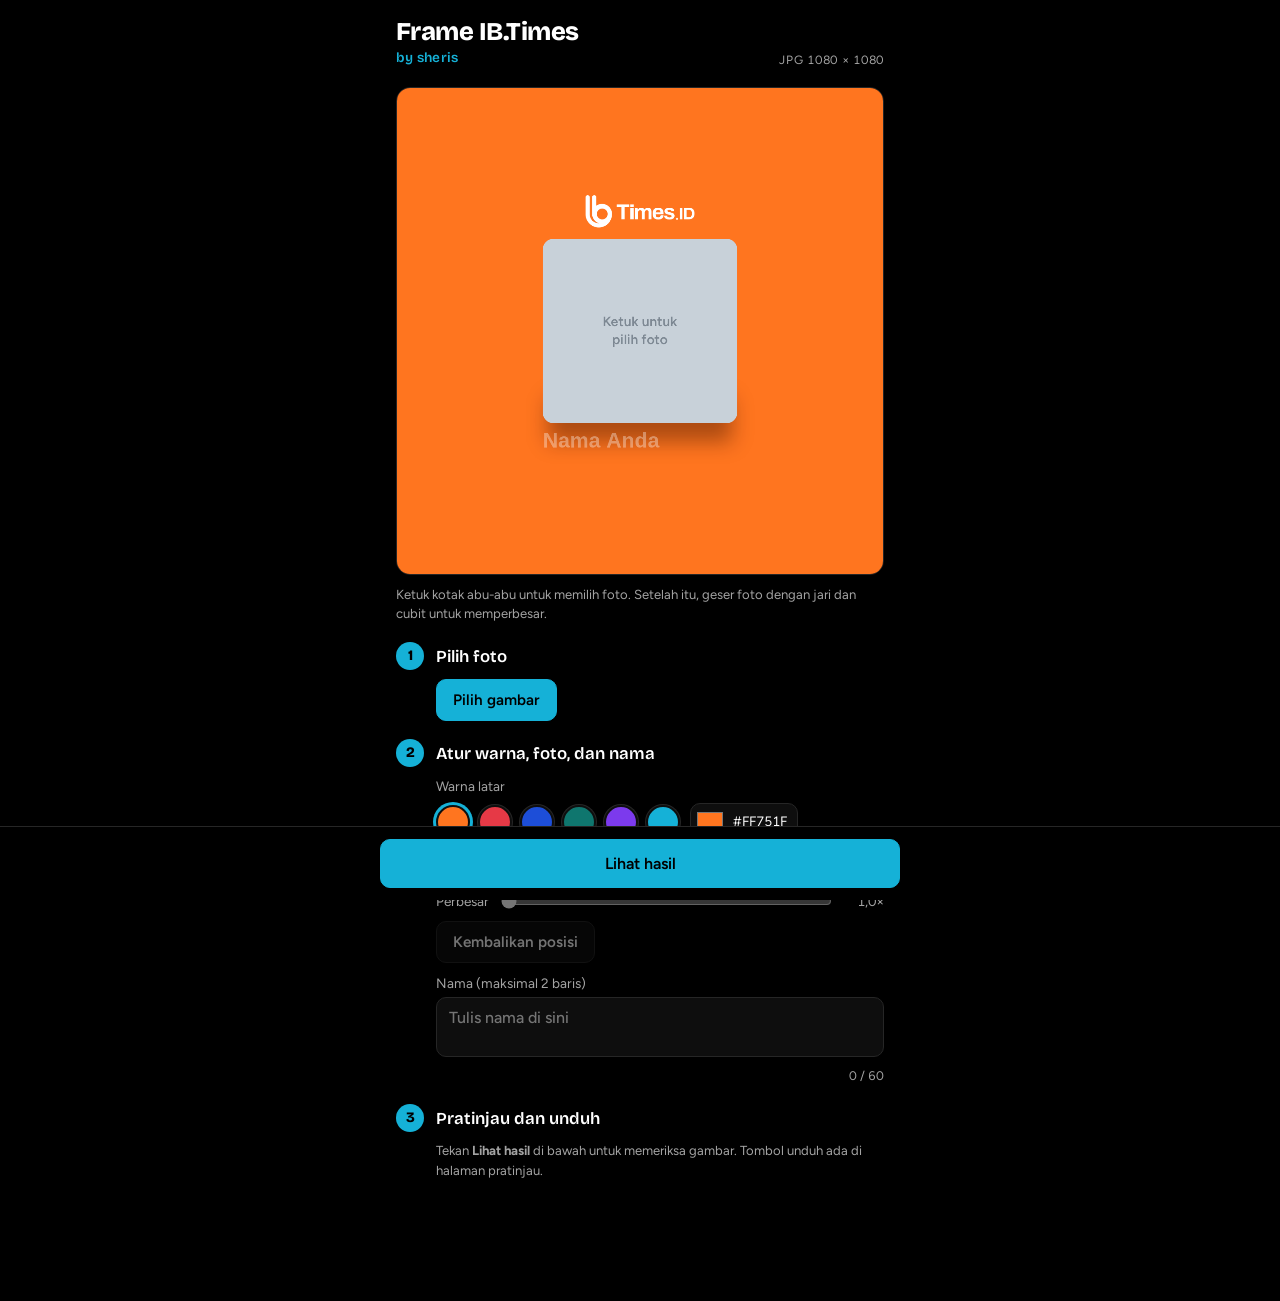
==== commit 0dbdd97e: "Kosongkan isian nama secara bawaan, tampilkan contoh tipis hanya di pratinjau layar Co-Authored-By: " ====
--- a/editor-foto/index.html
+++ b/editor-foto/index.html
@@ -272,9 +272,9 @@
         <button id="resetBtn" type="button" disabled>Kembalikan posisi</button>
       </div>
       <label class="field" for="nameInput">Nama (maksimal 2 baris)
-        <textarea id="nameInput" rows="2" maxlength="60" placeholder="Tulis nama di sini">Nama Lengkap Anda</textarea>
+        <textarea id="nameInput" rows="2" maxlength="60" placeholder="Tulis nama di sini"></textarea>
       </label>
-      <div class="counter" id="counter">17 / 60</div>
+      <div class="counter" id="counter">0 / 60</div>
     </div>
   </section>
 
@@ -401,9 +401,13 @@
     return lines;
   }
 
-  function drawName() {
+  // Saat nama masih kosong, pratinjau di layar menampilkan contoh tipis.
+  // Contoh ini tidak ikut masuk ke JPG hasil unduhan.
+  function drawName(forExport) {
     var text = nameInput.value;
-    if (!text.trim()) return;
+    var ghost = !text.trim();
+    if (ghost && forExport === true) return;
+    if (ghost) text = "Nama Anda";
     var size = TEXT.size, lines = wrap(text, size);
     while (lines.length > TEXT.maxLines && size > TEXT.minSize) {
       size -= 1;
@@ -412,14 +416,16 @@
     lines = lines.slice(0, TEXT.maxLines);
     var lh = size * TEXT.lineHeight;
     ctx.fillStyle = TEXT.color;
+    ctx.globalAlpha = ghost ? 0.35 : 1;
     ctx.textBaseline = "top";
     ctx.textAlign = "left";
     lines.forEach(function (l, i) {
       ctx.fillText(l, TEXT.x, TEXT.y + i * lh + (lh - size) / 2);
     });
-  }
-
-  function render() {
+    ctx.globalAlpha = 1;
+  }
+
+  function render(forExport) {
     // 1. Latar warna solid
     ctx.fillStyle = bgColor;
     ctx.fillRect(0, 0, SIZE, SIZE);
@@ -461,7 +467,7 @@
     }
     ctx.restore();
 
-    drawName();
+    drawName(forExport);
   }
 
   function setZoom(z) {
@@ -591,8 +597,9 @@
   }
   function openPreview() {
     if (!photo) { toast("Pilih gambar dulu."); return; }
-    render();
+    render(true);
     canvas.toBlob(function (blob) {
+      render();
       if (!blob) { toast("Gagal membuat JPG. Coba lagi."); return; }
       if (lastUrl) URL.revokeObjectURL(lastUrl);
       lastBlob = blob;
